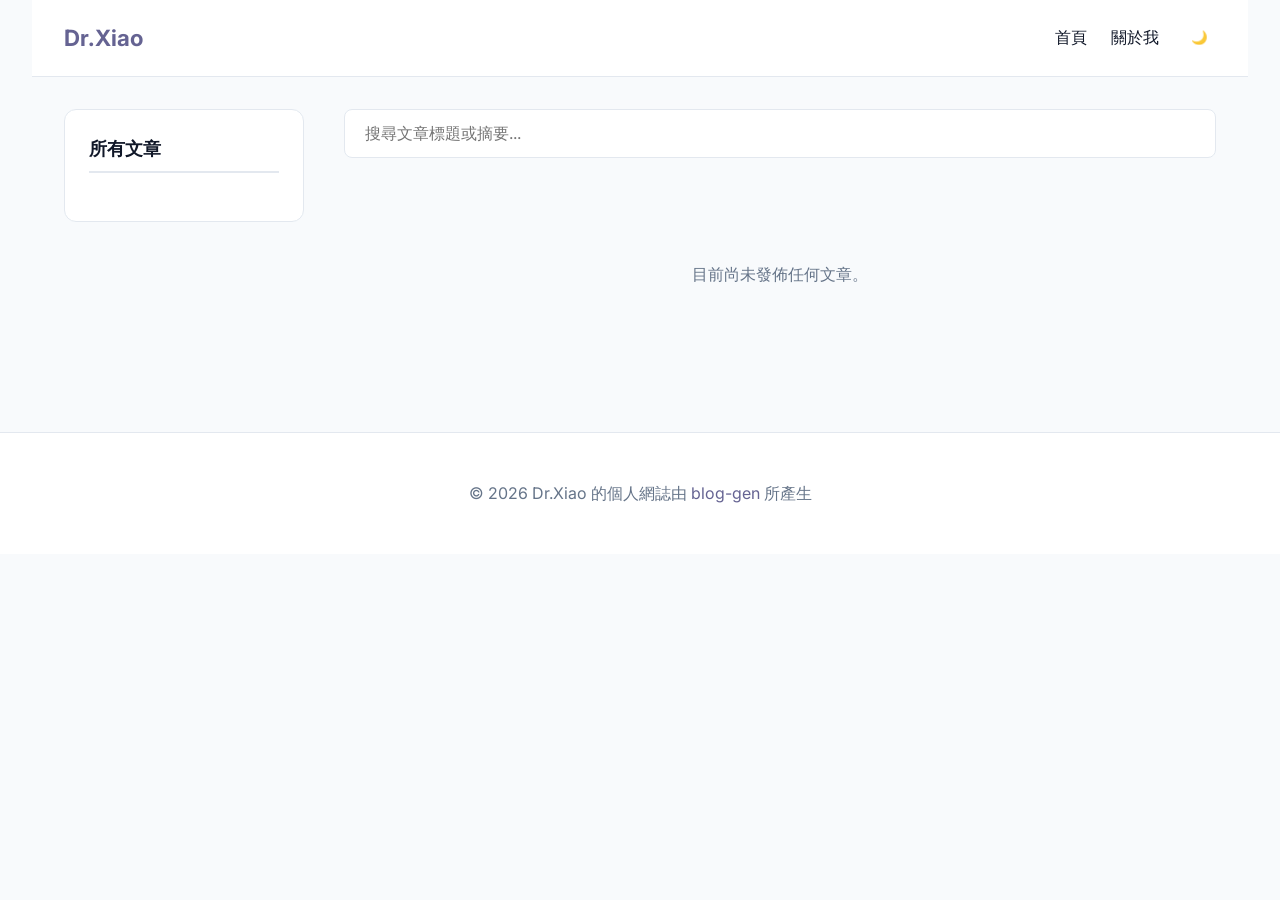
==== index.html @ 5593d0cf "Initialize blog repository" ====
<!DOCTYPE html>
<html lang="zh-TW">
<head>
  <meta charset="UTF-8">
  <meta name="viewport" content="width=device-width, initial-scale=1.0">
  <title>Dr.Xiao</title>
  <meta name="description" content="探討軟體工程、人工智慧與科技生活的個人網誌">
  <link rel="stylesheet" href="https://fonts.googleapis.com/css2?family=Inter:wght@300;400;500;600;700;800&display=swap">
  <link rel="stylesheet" href="css/styles.css">
</head>
<body>
  <script>
    (function() {
      const savedTheme = localStorage.getItem('theme');
      const prefersDark = window.matchMedia('(prefers-color-scheme: dark)').matches;
      if (savedTheme === 'dark' || (!savedTheme && prefersDark)) {
        document.body.classList.add('dark-mode');
      }
    })();
  </script>

  <nav id="navbar">
    <a href="index.html" class="nav-logo">Dr.Xiao</a>
    <div class="nav-links">
      <a href="index.html">首頁</a>
      <a href="about.html">關於我</a>
      <button class="theme-toggle" id="theme-toggle" aria-label="切換主題">
        <span>🌙</span>
      </button>
    </div>
  </nav>

  <main class="homepage-container">
    <aside class="homepage-sidebar">
      <h3 class="sidebar-title">所有文章</h3>
      <div class="category-accordion">

      </div>
    </aside>

    <div class="homepage-main-content homepage-layout-classic">
      <div class="controls-container">
        <input type="text" id="search-input" class="search-bar" placeholder="搜尋文章標題或摘要...">

        <div class="category-badges">

        </div>
      </div>

      <div class="articles-grid" id="articles-container">
        <div class="empty-state">目前尚未發佈任何文章。</div>
        <div id="empty-state" class="empty-state" style="display: none;">
          找不到相符的文章。
        </div>
      </div>
    </div>
  </main>

  <footer>
    <p>&copy; 2026 Dr.Xiao 的個人網誌由 <a href="https://github.com" target="_blank">blog-gen</a> 所產生</p>
  </footer>

  <script src="js/main.js"></script>
</body>
</html>
---- css/styles.css ----
:root {
  --primary-color: #656397;
  --primary-hover: #656397dd;
  --bg-light: #f8fafc;
  --bg-card-light: #ffffff;
  --text-light: #0f172a;
  --text-muted-light: #64748b;
  --border-light: #e2e8f0;

  --bg-dark: #0f172a;
  --bg-card-dark: #1e293b;
  --text-dark: #f8fafc;
  --text-muted-dark: #94a3b8;
  --border-dark: #334155;

  --font-sans: 'Inter', system-ui, -apple-system, BlinkMacSystemFont, "Segoe UI", Roboto, "Helvetica Neue", Arial, sans-serif;
  --transition: all 0.3s cubic-bezier(0.4, 0, 0.2, 1);
}

* {
  box-sizing: border-box;
  margin: 0;
  padding: 0;
}

body {
  font-family: var(--font-sans);
  background-color: var(--bg-light);
  color: var(--text-light);
  line-height: 1.6;
  transition: var(--transition);
}

body.dark-mode {
  background-color: var(--bg-dark);
  color: var(--text-dark);
}

nav {
  display: flex;
  justify-content: space-between;
  align-items: center;
  max-width: 95%;
  margin: 0 auto;
  padding: 1.25rem 2rem;
  border-bottom: 1px solid var(--border-light);
  background-color: var(--bg-card-light);
  position: sticky;
  top: 0;
  z-index: 10;
  backdrop-filter: blur(10px);
  background-opacity: 0.8;
  transition: var(--transition);
}

body.dark-mode nav {
  background-color: rgba(30, 41, 59, 0.8);
  border-bottom: 1px solid var(--border-dark);
}

.nav-logo {
  font-weight: 700;
  font-size: 1.4rem;
  color: var(--primary-color);
  text-decoration: none;
}

.nav-links {
  display: flex;
  gap: 1.5rem;
  align-items: center;
}

.nav-links a {
  text-decoration: none;
  color: inherit;
  font-weight: 500;
  transition: var(--transition);
}

.nav-links a:hover {
  color: var(--primary-color);
}

.theme-toggle {
  background: none;
  border: none;
  color: inherit;
  cursor: pointer;
  padding: 0.5rem;
  border-radius: 50%;
  transition: var(--transition);
  display: flex;
  align-items: center;
}

.theme-toggle:hover {
  background-color: rgba(0,0,0,0.05);
}

body.dark-mode .theme-toggle:hover {
  background-color: rgba(255,255,255,0.05);
}

/* Homepage container layout (Split sidebar) */
.homepage-container {
  max-width: 95%;
  margin: 2rem auto;
  padding: 0 2rem;
  display: grid;
  grid-template-columns: 1fr;
  gap: 2.5rem;
}
@media (min-width: 900px) {
  .homepage-container {
    grid-template-columns: 240px 1fr;
  }
}

.homepage-sidebar {
  display: flex;
  flex-direction: column;
  gap: 1.5rem;
  height: fit-content;
  background-color: var(--bg-card-light);
  border: 1px solid var(--border-light);
  border-radius: 12px;
  padding: 1.5rem;
  position: sticky;
  top: 90px;
  transition: var(--transition);
}
body.dark-mode .homepage-sidebar {
  background-color: var(--bg-card-dark);
  border: 1px solid var(--border-dark);
}

.category-accordion {
  display: flex;
  flex-direction: column;
  gap: 0.75rem;
}

.category-accordion-item {
  border-bottom: 1px solid var(--border-light);
  padding-bottom: 0.75rem;
}
body.dark-mode .category-accordion-item {
  border-bottom: 1px solid var(--border-dark);
}
.category-accordion-item:last-child {
  border-bottom: none;
  padding-bottom: 0;
}

.category-summary {
  list-style: none;
  display: flex;
  justify-content: space-between;
  align-items: center;
  cursor: pointer;
  padding: 0.5rem 0;
  font-weight: 600;
  font-size: 0.95rem;
  color: inherit;
  transition: var(--transition);
}
.category-summary::-webkit-details-marker {
  display: none;
}
.category-summary:hover {
  color: var(--primary-color);
}

.accordion-icon {
  font-size: 0.7rem;
  transition: transform 0.2s ease;
  color: var(--text-muted-light);
}
body.dark-mode .accordion-icon {
  color: var(--text-muted-dark);
}
details[open] .accordion-icon {
  transform: rotate(180deg);
}

.category-article-list {
  list-style: none;
  padding-left: 1rem;
  margin-top: 0.5rem;
  display: flex;
  flex-direction: column;
  gap: 0.4rem;
}

.category-article-link {
  color: var(--text-muted-light);
  text-decoration: none;
  font-size: 0.88rem;
  transition: var(--transition);
  display: block;
  padding: 0.2rem 0;
  white-space: normal;
  word-wrap: break-word;
}
body.dark-mode .category-article-link {
  color: var(--text-muted-dark);
}
.category-article-link:hover {
  color: var(--primary-color);
  padding-left: 4px;
}
.category-article-link.active {
  color: var(--primary-color);
  font-weight: 700;
  padding-left: 4px;
}
body.dark-mode .category-article-link.active {
  color: var(--primary-color);
}

main {
  max-width: 95%;
  margin: 2rem auto;
  padding: 0 2rem;
  display: grid;
  grid-template-columns: 1fr;
  gap: 2rem;
}

/* Grid Layout for Homepage depending on selection */
.homepage-layout-modern {
  grid-template-columns: 1fr;
}
@media (min-width: 768px) {
  .homepage-layout-modern .articles-grid {
    display: grid;
    grid-template-columns: repeat(2, 1fr);
    gap: 2rem;
  }
}

/* Classic layout: Single column list with left accent border */
.homepage-layout-classic .articles-grid {
  display: flex;
  flex-direction: column;
  gap: 2rem;
}
.homepage-layout-classic .article-card {
  border-left: 4px solid var(--primary-color);
  border-radius: 4px 12px 12px 4px;
}

/* Minimal layout: Simple row-aligned text list, compact, no cards */
.homepage-layout-minimal .articles-grid {
  display: flex;
  flex-direction: column;
  gap: 0;
}
.homepage-layout-minimal .article-card {
  flex-direction: row;
  align-items: center;
  justify-content: space-between;
  background: transparent;
  border: none;
  border-bottom: 1px solid var(--border-light);
  box-shadow: none;
  border-radius: 0;
  padding: 1.25rem 0.5rem;
  margin: 0;
  transition: var(--transition);
}
body.dark-mode .homepage-layout-minimal .article-card {
  border-bottom: 1px solid var(--border-dark);
}
.homepage-layout-minimal .article-card:hover {
  transform: translateX(6px);
  border-color: var(--primary-color);
  background: transparent;
  box-shadow: none;
}
.homepage-layout-minimal .article-card .article-summary,
.homepage-layout-minimal .article-card .read-more {
  display: none;
}
.homepage-layout-minimal .article-card .article-title {
  font-size: 1.15rem;
  margin-bottom: 0;
  font-weight: 600;
}
.homepage-layout-minimal .article-card .article-meta {
  margin-bottom: 0;
  display: flex;
  flex-direction: row;
  align-items: center;
  gap: 1rem;
}
@media (max-width: 600px) {
  .homepage-layout-minimal .article-card {
    flex-direction: column;
    align-items: flex-start;
    gap: 0.5rem;
    padding: 1rem 0;
  }
}

.articles-grid {
  display: flex;
  flex-direction: column;
  gap: 2rem;
}

.card {
  background-color: var(--bg-card-light);
  border: 1px solid var(--border-light);
  border-radius: 12px;
  padding: 2rem;
  box-shadow: 0 4px 6px -1px rgba(0, 0, 0, 0.05);
  transition: var(--transition);
  position: relative;
  display: flex;
  flex-direction: column;
}

body.dark-mode .card {
  background-color: var(--bg-card-dark);
  border: 1px solid var(--border-dark);
}

.card:hover {
  transform: translateY(-4px);
  box-shadow: 0 10px 15px -3px rgba(0, 0, 0, 0.1);
  border-color: var(--primary-color);
}

.article-title {
  font-size: 1.5rem;
  font-weight: 700;
  margin-bottom: 0.75rem;
  color: inherit;
  text-decoration: none;
}

.article-title a {
  text-decoration: none;
  color: inherit;
  transition: var(--transition);
}

.article-title a:hover {
  color: var(--primary-color);
}

.article-meta {
  display: flex;
  gap: 1rem;
  font-size: 0.85rem;
  color: var(--text-muted-light);
  margin-bottom: 1rem;
  flex-wrap: wrap;
}

body.dark-mode .article-meta {
  color: var(--text-muted-dark);
}

.category-tag {
  background-color: rgba(79, 70, 229, 0.1);
  color: var(--primary-color);
  padding: 0.15rem 0.6rem;
  border-radius: 9999px;
  font-weight: 500;
  text-decoration: none;
  font-size: 0.8rem;
}

.article-summary {
  color: var(--text-muted-light);
  margin-bottom: 1.5rem;
}

body.dark-mode .article-summary {
  color: var(--text-muted-dark);
}

.read-more {
  margin-top: auto;
  color: var(--primary-color);
  text-decoration: none;
  font-weight: 600;
  display: inline-flex;
  align-items: center;
  gap: 0.25rem;
  transition: var(--transition);
}

.read-more:hover {
  color: var(--primary-hover);
  transform: translateX(4px);
}

/* Category Filters & Search */
.controls-container {
  display: flex;
  flex-direction: column;
  gap: 1.5rem;
  margin-bottom: 1rem;
}

.search-bar {
  width: 100%;
  padding: 0.85rem 1.25rem;
  font-size: 1rem;
  border: 1px solid var(--border-light);
  border-radius: 8px;
  background-color: var(--bg-card-light);
  color: inherit;
  font-family: inherit;
  transition: var(--transition);
}

body.dark-mode .search-bar {
  background-color: var(--bg-card-dark);
  border: 1px solid var(--border-dark);
}

.search-bar:focus {
  outline: none;
  border-color: var(--primary-color);
  box-shadow: 0 0 0 3px rgba(79, 70, 229, 0.25);
}

.category-badges {
  display: flex;
  gap: 0.75rem;
  flex-wrap: wrap;
}

.category-badge {
  text-decoration: none;
  background-color: var(--bg-card-light);
  border: 1px solid var(--border-light);
  color: inherit;
  padding: 0.5rem 1rem;
  border-radius: 8px;
  font-size: 0.9rem;
  font-weight: 500;
  cursor: pointer;
  transition: var(--transition);
}

body.dark-mode .category-badge {
  background-color: var(--bg-card-dark);
  border: 1px solid var(--border-dark);
}

.category-badge:hover, .category-badge.active {
  background-color: var(--primary-color);
  color: white;
  border-color: var(--primary-color);
}

/* Article detail template layouts */
.article-detail-container {
  max-width: 95%;
  margin: 3rem auto;
  padding: 0 1.5rem;
}

.article-header {
  margin-bottom: 2.5rem;
  text-align: left;
  border-bottom: 1px solid var(--border-light);
  padding-bottom: 1.5rem;
}

body.dark-mode .article-header {
  border-bottom: 1px solid var(--border-dark);
}

.article-header h1 {
  font-size: 2.6rem;
  font-weight: 800;
  letter-spacing: -0.02em;
  margin-bottom: 1rem;
  line-height: 1.2;
  color: var(--text-light);
}

body.dark-mode .article-header h1 {
  color: var(--text-dark);
}

.meta-item {
  display: inline-flex;
  align-items: center;
  gap: 0.35rem;
}

.meta-icon {
  opacity: 0.8;
  font-size: 0.95rem;
}

.article-header .category-tag {
  background-color: rgba(79, 70, 229, 0.08);
  color: var(--primary-color);
  padding: 0.2rem 0.75rem;
  border-radius: 9999px;
  font-weight: 500;
  text-decoration: none;
  font-size: 0.82rem;
  transition: var(--transition);
  display: inline-flex;
  align-items: center;
  gap: 0.3rem;
  border: 1px solid rgba(79, 70, 229, 0.15);
}

.article-header .category-tag:hover {
  background-color: var(--primary-color);
  color: white;
  border-color: var(--primary-color);
  transform: translateY(-1px);
}

.article-content {
  font-size: 1.1rem;
  line-height: 1.8;
}

.article-content p {
  margin-bottom: 1.5rem;
}

.article-content blockquote {
  border-left: 4px solid var(--primary-color);
  padding-left: 1.25rem;
  margin: 1.5rem 0;
  font-style: italic;
  color: var(--text-muted-light);
}

body.dark-mode .article-content blockquote {
  color: var(--text-muted-dark);
}

.article-content pre {
  background-color: #1e293b;
  color: #f8fafc;
  padding: 1.25rem;
  border-radius: 8px;
  overflow-x: auto;
  margin: 1.5rem 0;
}

.article-content code {
  font-family: SFMono-Regular, Consolas, "Liberation Mono", Menlo, monospace;
  font-size: 0.9em;
}

.article-content ul, .article-content ol {
  margin-bottom: 1.5rem;
  padding-left: 1.5rem;
}

.article-content li {
  margin-bottom: 0.5rem;
}

/* Layout options for articles */
.article-with-sidebar {
  display: grid;
  grid-template-columns: 1fr;
  gap: 2.5rem;
}
@media (min-width: 900px) {
  .article-with-sidebar.sidebar-right {
    grid-template-columns: 1fr 240px;
  }
  .article-with-sidebar.sidebar-left {
    grid-template-columns: 240px 1fr;
  }
}

.article-sidebar {
  background-color: var(--bg-card-light);
  border: 1px solid var(--border-light);
  border-radius: 12px;
  padding: 1.5rem;
  height: fit-content;
  display: flex;
  flex-direction: column;
  gap: 1.5rem;
  position: sticky;
  top: 90px;
  transition: var(--transition);
}

body.dark-mode .article-sidebar {
  background-color: var(--bg-card-dark);
  border: 1px solid var(--border-dark);
}

.sidebar-title {
  font-size: 1.15rem;
  font-weight: 700;
  border-bottom: 2px solid var(--border-light);
  padding-bottom: 0.5rem;
}

body.dark-mode .sidebar-title {
  border-bottom: 2px solid var(--border-dark);
}

/* Font Size Modifiers */
.font-sm { font-size: 0.95rem; }
.font-md { font-size: 1.1rem; }
.font-lg { font-size: 1.25rem; }

/* Text Alignment */
.align-left { text-align: left; }
.align-right { text-align: right; }
.align-justify { text-align: justify; }

/* About Me page styles */
.about-container {
  max-width: 95%;
  margin: 3rem auto;
  padding: 0 1.5rem;
}

.about-split {
  display: grid;
  grid-template-columns: 1fr;
  gap: 3rem;
  align-items: center;
}
@media (min-width: 768px) {
  .about-split {
    grid-template-columns: 1fr 2fr;
  }
}

.about-avatar-wrapper {
  display: flex;
  justify-content: center;
}

.about-avatar {
  width: 220px;
  height: 220px;
  border-radius: 50%;
  object-fit: cover;
  border: 4px solid var(--primary-color);
  box-shadow: 0 10px 15px -3px rgba(0,0,0,0.1);
  transition: var(--transition);
}

.about-avatar:hover {
  transform: scale(1.05);
}

.about-content {
  display: flex;
  flex-direction: column;
  gap: 1.5rem;
}

.about-bio {
  font-size: 1.15rem;
  line-height: 1.8;
  white-space: pre-wrap;
}

.about-single {
  text-align: center;
  max-width: 1000px;
  margin: 0 auto;
}

.about-single .about-avatar-wrapper {
  margin-bottom: 2rem;
}

.avatar-left { justify-content: flex-start; }
.avatar-center { justify-content: center; }
.avatar-right { justify-content: flex-end; }

/* Footer */
footer {
  text-align: center;
  padding: 3rem 2rem;
  border-top: 1px solid var(--border-light);
  margin-top: 5rem;
  color: var(--text-muted-light);
  background-color: var(--bg-card-light);
  transition: var(--transition);
}

body.dark-mode footer {
  background-color: var(--bg-card-dark);
  border-top: 1px solid var(--border-dark);
  color: var(--text-muted-dark);
}

footer a {
  color: var(--primary-color);
  text-decoration: none;
}

footer a:hover {
  text-decoration: underline;
}

.empty-state {
  text-align: center;
  padding: 4rem 2rem;
  color: var(--text-muted-light);
}

body.dark-mode .empty-state {
  color: var(--text-muted-dark);
}

body {
    filter: grayscale(10%)
}
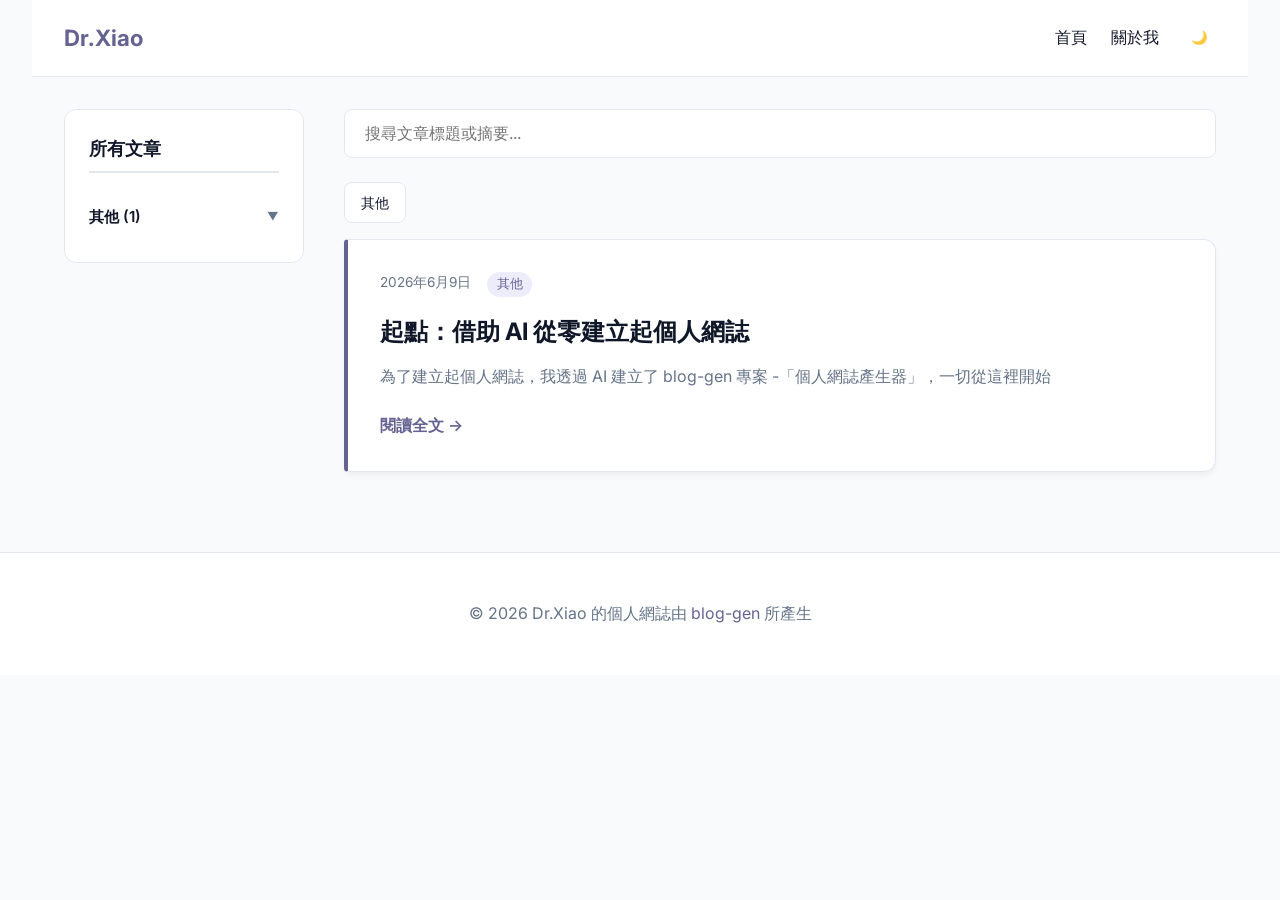
==== commit c56b4add: "Upload first article" ====
--- a/index.html
+++ b/index.html
@@ -35,6 +35,20 @@
       <h3 class="sidebar-title">所有文章</h3>
       <div class="category-accordion">
 
+    <details class="category-accordion-item" >
+      <summary class="category-summary">
+        <span>其他 (1)</span>
+        <span class="accordion-icon">▼</span>
+      </summary>
+      <ul class="category-article-list">
+        <li>
+        <a href="articles/starting-point-my-blog-with-ai.html" class="category-article-link " title="起點：借助 AI 從零建立起個人網誌">
+          起點：借助 AI 從零建立起個人網誌
+        </a>
+      </li>
+      </ul>
+    </details>
+
       </div>
     </aside>
 
@@ -43,12 +57,25 @@
         <input type="text" id="search-input" class="search-bar" placeholder="搜尋文章標題或摘要...">
 
         <div class="category-badges">
-
+          <a href="index.html?category=misc" class="category-badge " data-category="misc">
+      其他
+    </a>
         </div>
       </div>
 
       <div class="articles-grid" id="articles-container">
-        <div class="empty-state">目前尚未發佈任何文章。</div>
+
+        <article class="card article-card" data-category="misc" data-title="起點：借助 AI 從零建立起個人網誌" data-summary="為了建立起個人網誌，我透過 AI 建立了 blog-gen 專案 -「個人網誌產生器」，一切從這裡開始">
+          <div class="article-meta">
+            <span>2026年6月9日</span>
+            <a href="index.html?category=misc" class="category-tag">其他</a>
+          </div>
+          <h2 class="article-title">
+            <a href="articles/starting-point-my-blog-with-ai.html">起點：借助 AI 從零建立起個人網誌</a>
+          </h2>
+          <p class="article-summary">為了建立起個人網誌，我透過 AI 建立了 blog-gen 專案 -「個人網誌產生器」，一切從這裡開始</p>
+          <a href="articles/starting-point-my-blog-with-ai.html" class="read-more">閱讀全文 →</a>
+        </article>
         <div id="empty-state" class="empty-state" style="display: none;">
           找不到相符的文章。
         </div>
